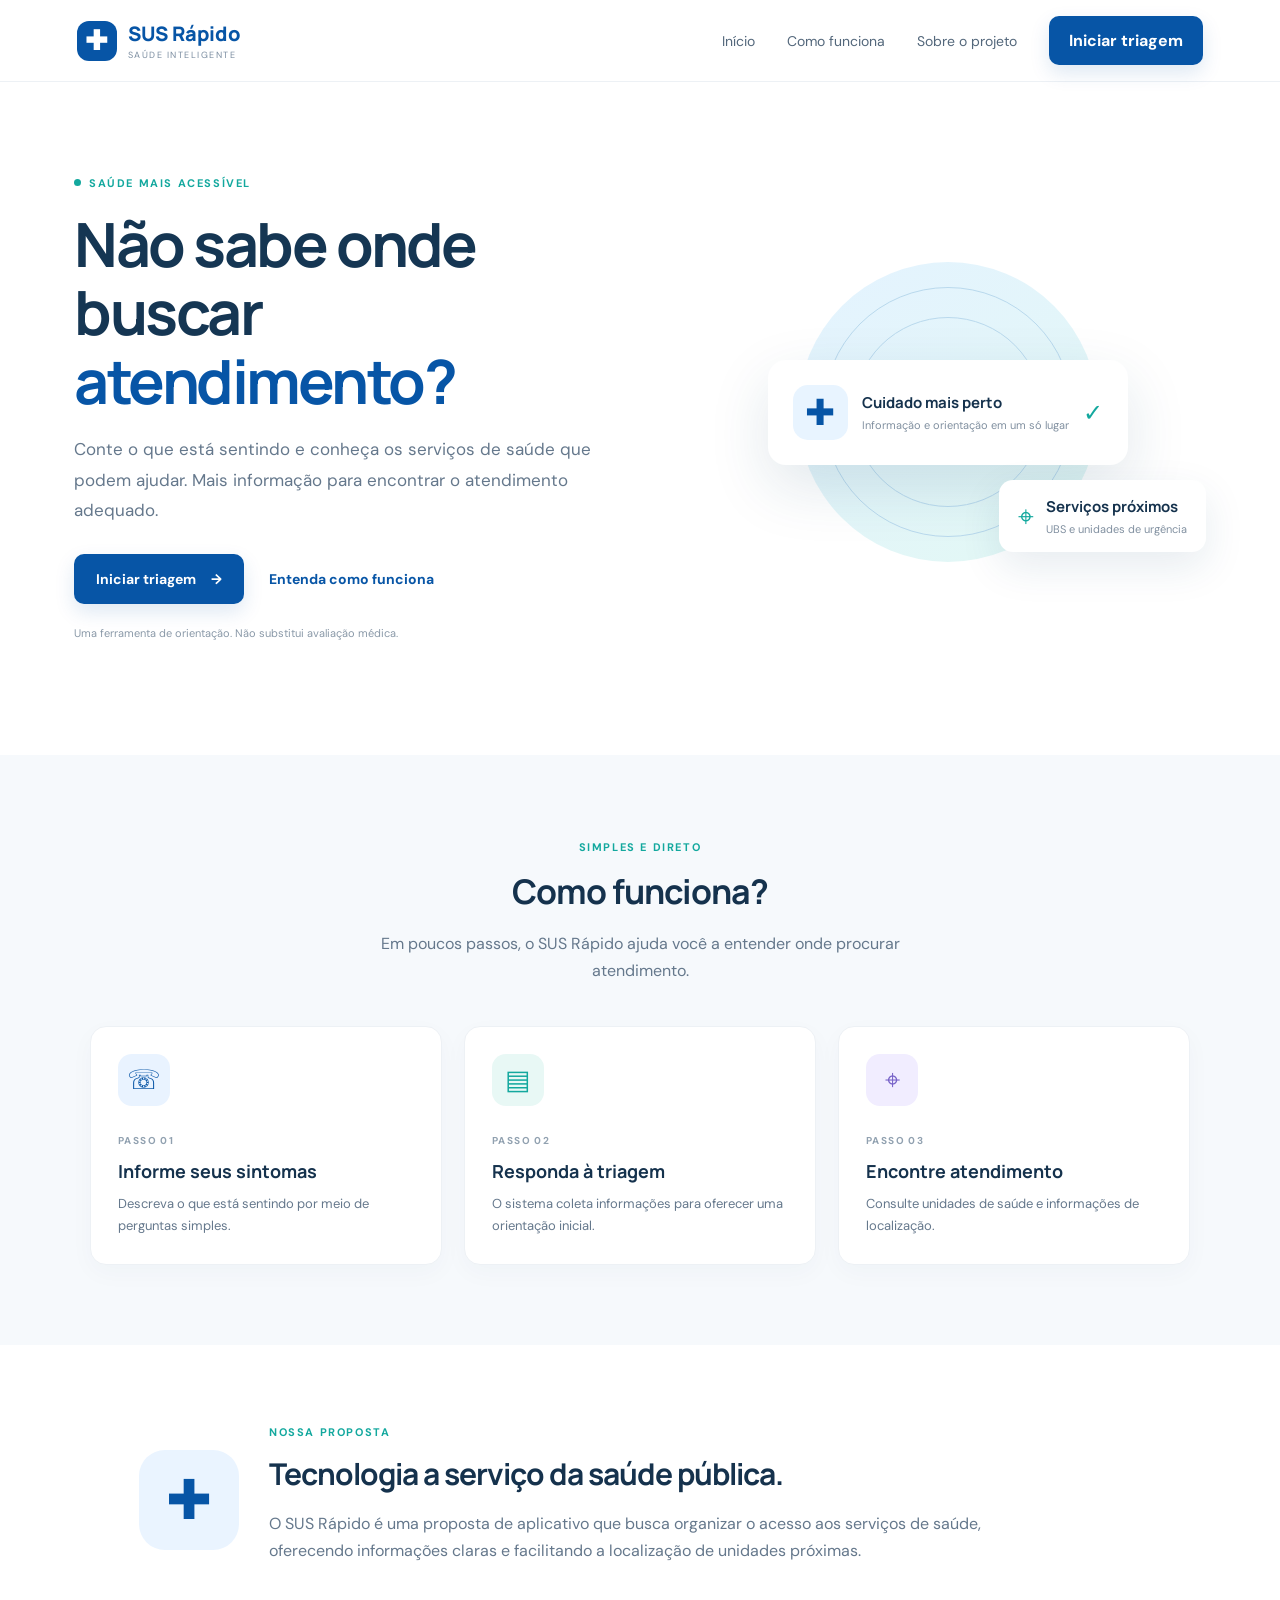
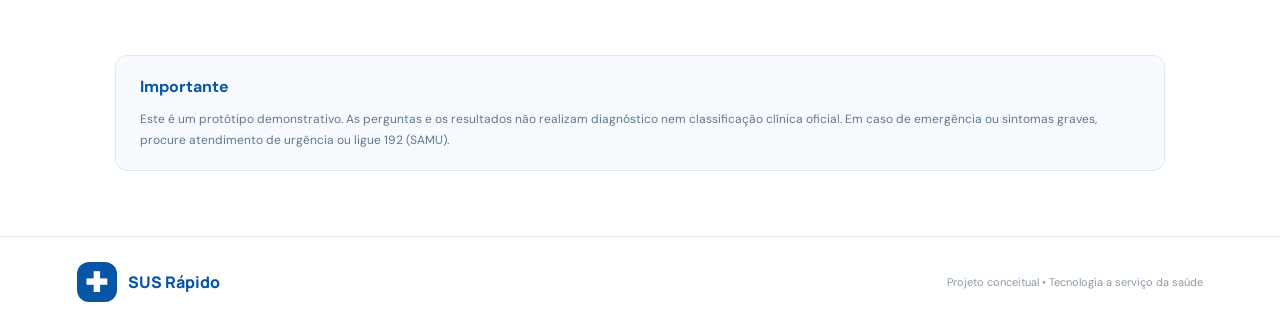
==== index.html @ bb067ca5 "Estrutura Inicial do Projeto SUS" ====
<!DOCTYPE html>
<html lang="pt-BR">
<head>
  <meta charset="UTF-8">
  <meta name="viewport" content="width=device-width, initial-scale=1.0">
  <meta name="description" content="SUS Rápido: uma proposta digital para orientar o cidadão sobre os serviços de saúde.">
  <title>SUS Rápido | Saúde mais acessível</title>
  <link rel="stylesheet" href="style.css">
</head>
<body>
  <header class="header">
    <a class="brand" href="#inicio" aria-label="SUS Rápido - Início">
      <span class="brand-icon">✚</span>
      <span><strong>SUS Rápido</strong><small>SAÚDE INTELIGENTE</small></span>
    </a>
    <button class="menu-toggle" id="menuToggle" aria-label="Abrir menu">☰</button>
    <nav id="navMenu">
      <a href="#inicio">Início</a>
      <a href="#como-funciona">Como funciona</a>
      <a href="#sobre">Sobre o projeto</a>
      <button class="nav-cta" onclick="abrirTriagem()">Iniciar triagem</button>
    </nav>
  </header>

  <main>
    <section class="hero" id="inicio">
      <div class="hero-content">
        <span class="eyebrow"><span class="dot"></span> SAÚDE MAIS ACESSÍVEL</span>
        <h1>Não sabe onde buscar <span>atendimento?</span></h1>
        <p>Conte o que está sentindo e conheça os serviços de saúde que podem ajudar. Mais informação para encontrar o atendimento adequado.</p>
        <div class="hero-actions">
          <button class="primary-btn" onclick="abrirTriagem()">Iniciar triagem <span>→</span></button>
          <a class="secondary-link" href="#como-funciona">Entenda como funciona</a>
        </div>
        <p class="hero-note">Uma ferramenta de orientação. Não substitui avaliação médica.</p>
      </div>
      <div class="hero-art" aria-hidden="true">
        <div class="art-circle"></div>
        <div class="medical-card">
          <div class="medical-symbol">✚</div>
          <div><strong>Cuidado mais perto</strong><small>Informação e orientação em um só lugar</small></div>
          <span class="check">✓</span>
        </div>
        <div class="floating-card"><span>⌖</span><div><strong>Serviços próximos</strong><small>UBS e unidades de urgência</small></div></div>
      </div>
    </section>

    <section class="steps-section" id="como-funciona">
      <div class="section-heading">
        <span class="eyebrow">SIMPLES E DIRETO</span>
        <h2>Como funciona?</h2>
        <p>Em poucos passos, o SUS Rápido ajuda você a entender onde procurar atendimento.</p>
      </div>
      <div class="steps-grid">
        <article class="step-card"><div class="step-icon blue">☏</div><span class="step-number">PASSO 01</span><h3>Informe seus sintomas</h3><p>Descreva o que está sentindo por meio de perguntas simples.</p></article>
        <article class="step-card"><div class="step-icon teal">▤</div><span class="step-number">PASSO 02</span><h3>Responda à triagem</h3><p>O sistema coleta informações para oferecer uma orientação inicial.</p></article>
        <article class="step-card"><div class="step-icon purple">⌖</div><span class="step-number">PASSO 03</span><h3>Encontre atendimento</h3><p>Consulte unidades de saúde e informações de localização.</p></article>
      </div>
    </section>

    <section class="about-section" id="sobre">
      <div class="about-icon">✚</div>
      <div><span class="eyebrow">NOSSA PROPOSTA</span><h2>Tecnologia a serviço da saúde pública.</h2><p>O SUS Rápido é uma proposta de aplicativo que busca organizar o acesso aos serviços de saúde, oferecendo informações claras e facilitando a localização de unidades próximas.</p></div>
    </section>

    <section class="disclaimer">
      <strong>Importante</strong>
      <p>Este é um protótipo demonstrativo. As perguntas e os resultados não realizam diagnóstico nem classificação clínica oficial. Em caso de emergência ou sintomas graves, procure atendimento de urgência ou ligue 192 (SAMU).</p>
    </section>
  </main>

  <footer><a class="brand footer-brand" href="#inicio"><span class="brand-icon">✚</span><strong>SUS Rápido</strong></a><p>Projeto conceitual • Tecnologia a serviço da saúde</p></footer>

  <div class="modal" id="triagemModal" aria-hidden="true">
    <div class="modal-card" role="dialog" aria-modal="true" aria-labelledby="modalTitle">
      <button class="close-modal" onclick="fecharTriagem()" aria-label="Fechar">×</button>
      <div id="triagemConteudo">
        <span class="eyebrow">ORIENTAÇÃO INICIAL</span>
        <h2 id="modalTitle">Vamos começar?</h2>
        <p>Responda às perguntas abaixo. Esta demonstração não substitui uma avaliação feita por um profissional de saúde.</p>
        <label for="sintomas">O que você está sentindo?</label>
        <textarea id="sintomas" placeholder="Ex.: dor de cabeça, tosse, febre..."></textarea>
        <label for="duracao">Há quanto tempo está sentindo isso?</label>
        <select id="duracao"><option value="">Selecione uma opção</option><option>Começou hoje</option><option>Há alguns dias</option><option>Há uma semana ou mais</option></select>
        <label class="check-label"><input type="checkbox" id="grave"> Estou com sintomas intensos ou piorando rapidamente.</label>
        <button class="primary-btn full-btn" onclick="mostrarResultado()">Ver orientação demonstrativa →</button>
        <p class="form-error" id="formError"></p>
      </div>
    </div>
  </div>
  <script src="script.js"></script>
</body>
</html>
---- style.css ----
@import url('https://fonts.googleapis.com/css2?family=DM+Sans:wght@400;500;600;700&family=Manrope:wght@400;500;600;700;800&display=swap');
:root{--blue:#0755a6;--blue-dark:#073b70;--teal:#13a89e;--ink:#15324d;--muted:#65788c;--pale:#eef6ff;--line:#e2eaf2}
*{box-sizing:border-box}html{scroll-behavior:smooth}body{margin:0;font-family:'DM Sans',sans-serif;color:var(--ink);background:#fff}.header{height:82px;padding:0 max(6%,calc((100% - 1180px)/2));display:flex;align-items:center;justify-content:space-between;border-bottom:1px solid #edf1f5;background:#fff;position:sticky;top:0;z-index:10}.brand{display:flex;align-items:center;gap:11px;text-decoration:none;color:var(--blue)}.brand-icon{width:40px;height:40px;border-radius:12px;background:var(--blue);color:white;display:grid;place-items:center;font-size:27px;font-weight:700}.brand strong{font:800 20px Manrope,sans-serif;display:block}.brand small{display:block;font-size:9px;letter-spacing:1.5px;color:#7b8da0;margin-top:2px}.header nav{display:flex;align-items:center;gap:32px}.header nav a{font-size:14px;color:#53677b;text-decoration:none}.header nav a:hover{color:var(--blue)}button{font:inherit;cursor:pointer}.nav-cta,.primary-btn{border:0;background:var(--blue);color:#fff;border-radius:10px;padding:14px 20px;font-weight:700;box-shadow:0 8px 20px #0755a622}.nav-cta:hover,.primary-btn:hover{background:var(--blue-dark);transform:translateY(-1px)}.menu-toggle{display:none;background:none;border:0;font-size:25px;color:var(--blue)}
.hero{max-width:1180px;margin:auto;padding:88px 24px 100px;min-height:520px;display:grid;grid-template-columns:1.05fr .95fr;align-items:center;gap:45px}.eyebrow{font-size:11px;letter-spacing:1.6px;font-weight:700;color:var(--teal);display:inline-flex;align-items:center;gap:8px}.dot{width:7px;height:7px;border-radius:50%;background:var(--teal)}h1,h2,h3{font-family:Manrope,sans-serif}h1{font-size:clamp(39px,5vw,61px);line-height:1.12;letter-spacing:-2.5px;margin:19px 0;color:#153653;max-width:620px}h1 span{color:var(--blue)}.hero-content>p{color:var(--muted);font-size:17px;line-height:1.8;max-width:550px}.hero-actions{display:flex;align-items:center;gap:25px;margin-top:28px}.primary-btn{font-size:14px;padding:16px 22px}.primary-btn span{margin-left:12px}.secondary-link{font-size:14px;color:var(--blue);font-weight:700;text-decoration:none}.hero-content .hero-note{font-size:11px;margin-top:20px;color:#8a99a8}.hero-art{height:350px;position:relative;display:grid;place-items:center}.art-circle{width:300px;height:300px;border-radius:50%;background:linear-gradient(145deg,#e4f3ff,#e2f8f4);position:absolute}.art-circle:before,.art-circle:after{content:"";position:absolute;border:1px solid #b9d9ed;border-radius:50%;inset:25px}.art-circle:after{inset:55px}.medical-card{z-index:1;width:min(360px,90%);padding:25px;border-radius:18px;background:white;box-shadow:0 22px 60px #17466b20;display:flex;align-items:center;gap:14px}.medical-symbol{width:55px;height:55px;border-radius:15px;background:#e8f4ff;color:var(--blue);font-size:36px;display:grid;place-items:center}.medical-card strong,.floating-card strong{display:block;font:700 15px Manrope}.medical-card small,.floating-card small{display:block;color:#8190a0;font-size:11px;margin-top:5px}.check{margin-left:auto;color:var(--teal);font-size:24px}.floating-card{z-index:2;position:absolute;right:0;bottom:35px;padding:16px 19px;border-radius:14px;background:white;box-shadow:0 15px 40px #17466b1a;display:flex;align-items:center;gap:12px}.floating-card>span{font-size:28px;color:var(--teal)}
.steps-section{background:#f6f9fc;padding:80px 24px}.section-heading{text-align:center;max-width:590px;margin:0 auto 42px}.section-heading h2,.about-section h2{font-size:34px;letter-spacing:-1px;margin:12px 0}.section-heading p,.about-section p{color:var(--muted);line-height:1.7}.steps-grid{max-width:1100px;margin:auto;display:grid;grid-template-columns:repeat(3,1fr);gap:22px}.step-card{background:white;border:1px solid #edf1f5;border-radius:16px;padding:27px;box-shadow:0 8px 25px #123b6508}.step-icon{width:52px;height:52px;border-radius:14px;display:grid;place-items:center;font-size:27px;margin-bottom:22px}.step-icon.blue{background:#e9f3ff;color:var(--blue)}.step-icon.teal{background:#e8f8f5;color:var(--teal)}.step-icon.purple{background:#f1edff;color:#7762c8}.step-number{font-size:10px;letter-spacing:1.4px;color:#91a1b0;font-weight:700}.step-card h3{font-size:18px;margin:10px 0}.step-card p{font-size:13px;color:var(--muted);line-height:1.7;margin:0}.about-section{max-width:1050px;margin:75px auto;padding:0 24px;display:flex;align-items:center;gap:30px}.about-icon{flex:none;width:100px;height:100px;border-radius:26px;background:#eaf4ff;color:var(--blue);font-size:55px;display:grid;place-items:center}.about-section h2{font-size:30px}.about-section p{max-width:750px}.disclaimer{max-width:1050px;margin:0 auto 65px;padding:20px 24px;border:1px solid #dce9f3;background:#f7fbff;border-radius:12px}.disclaimer strong{color:var(--blue)}.disclaimer p{font-size:12px;color:#61768a;line-height:1.7;margin-bottom:0}footer{border-top:1px solid var(--line);padding:25px 6%;display:flex;align-items:center;justify-content:space-between}footer p{font-size:11px;color:#8a99a8}.footer-brand strong{font-size:16px}
.modal{position:fixed;inset:0;background:#0b2239a8;z-index:20;display:none;align-items:center;justify-content:center;padding:20px}.modal.open{display:flex}.modal-card{width:min(520px,100%);max-height:90vh;overflow:auto;background:#fff;border-radius:20px;padding:34px;position:relative;box-shadow:0 25px 80px #00152d55}.close-modal{position:absolute;right:20px;top:14px;border:0;background:none;font-size:29px;color:#718397}.modal-card h2{font-size:27px;margin:12px 0}.modal-card p{font-size:13px;color:var(--muted);line-height:1.6}.modal-card label{display:block;font-size:13px;font-weight:700;margin:19px 0 8px}.modal-card textarea,.modal-card select{width:100%;border:1px solid #d8e2ec;border-radius:9px;padding:13px;font:14px 'DM Sans';color:var(--ink);background:#fff}.modal-card textarea{height:95px;resize:vertical}.check-label{display:flex!important;align-items:center;gap:9px;font-weight:500!important;line-height:1.5}.check-label input{accent-color:var(--blue);width:17px;height:17px}.full-btn{width:100%;margin-top:16px}.form-error{color:#b42318!important}.result-panel{padding:18px;border-radius:12px;background:#eff7ff;margin:18px 0}.result-panel strong{color:var(--blue)}.result-panel p{margin-bottom:0}.result-warning{background:#fff5e8}.result-warning strong{color:#a45100}
@media(max-width:760px){.header{height:70px;padding:0 20px}.menu-toggle{display:block}.header nav{display:none;position:absolute;top:70px;left:0;right:0;background:white;padding:20px;box-shadow:0 12px 20px #123b6512;flex-direction:column;align-items:stretch;gap:18px}.header nav.show{display:flex}.nav-cta{width:100%}.hero{padding:60px 24px 65px;grid-template-columns:1fr;gap:20px}.hero-art{height:280px}.art-circle{width:240px;height:240px}.floating-card{right:0;bottom:10px}.hero-content>p{font-size:15px}.hero-actions{flex-wrap:wrap}.steps-section{padding:65px 20px}.steps-grid{grid-template-columns:1fr}.step-card{padding:23px}.section-heading h2{font-size:29px}.about-section{margin:55px auto;align-items:flex-start;gap:18px}.about-icon{width:65px;height:65px;border-radius:18px;font-size:35px}.about-section h2{font-size:24px}.disclaimer{margin:0 20px 45px}footer{padding:22px;gap:12px;align-items:flex-start;flex-direction:column}}
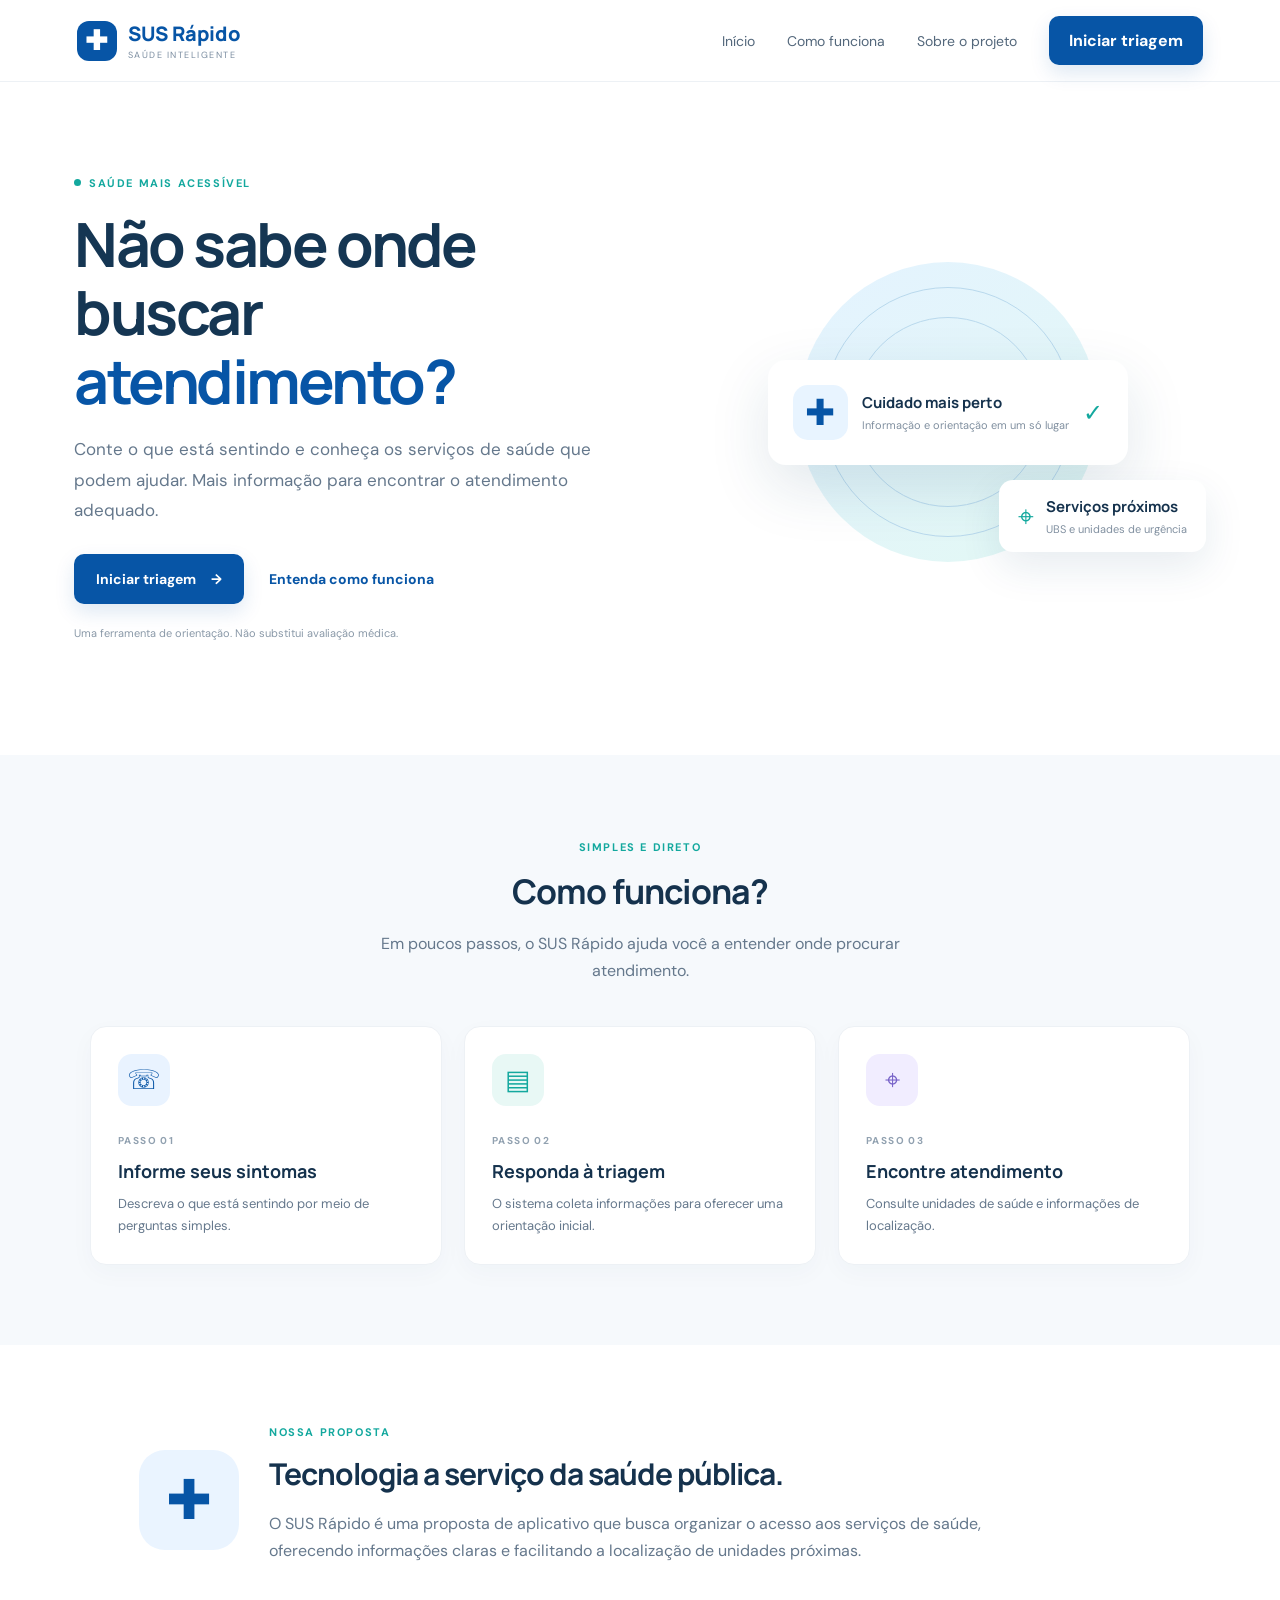
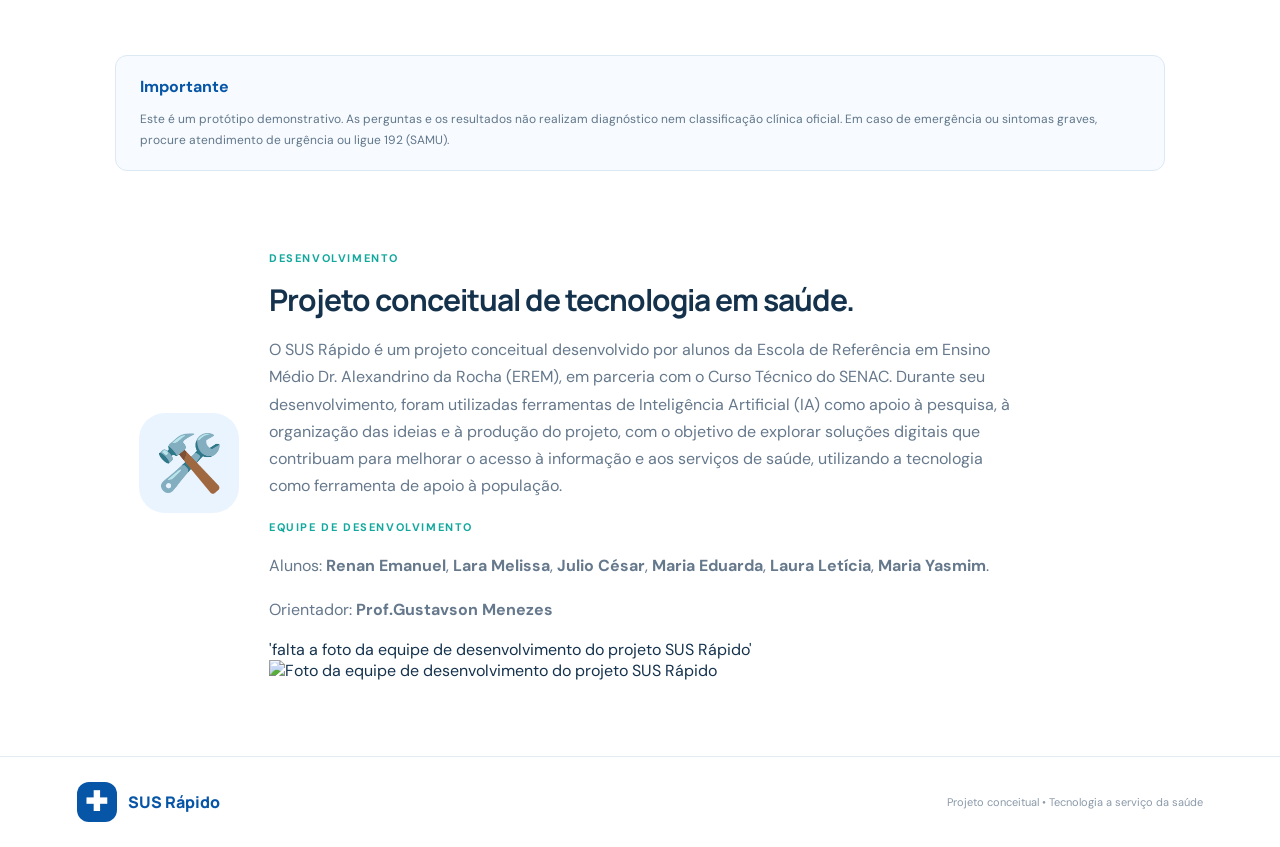
==== commit 8edd42ea: "atualização na página" ====
--- a/index.html
+++ b/index.html
@@ -67,6 +67,19 @@
       <strong>Importante</strong>
       <p>Este é um protótipo demonstrativo. As perguntas e os resultados não realizam diagnóstico nem classificação clínica oficial. Em caso de emergência ou sintomas graves, procure atendimento de urgência ou ligue 192 (SAMU).</p>
     </section>
+  
+    <section class="about-section" id="sobre">
+      <div class="about-icon">🛠️</div>
+      <div><span class="eyebrow">DESENVOLVIMENTO</span><h2>Projeto conceitual de tecnologia em saúde.</h2><p>O SUS Rápido é um projeto conceitual desenvolvido por alunos da Escola de Referência em Ensino Médio Dr. Alexandrino da Rocha (EREM), em parceria com o Curso Técnico do SENAC. Durante seu desenvolvimento, foram utilizadas ferramentas de Inteligência Artificial (IA) como apoio à pesquisa, à organização das ideias e à produção do projeto, com o objetivo de explorar soluções digitais que contribuam para melhorar o acesso à informação e aos serviços de saúde, utilizando a tecnologia como ferramenta de apoio à população.</p>
+         <span class="eyebrow">EQUIPE DE DESENVOLVIMENTO</span>
+         <p>Alunos: <strong> Renan Emanuel</strong>, <strong> Lara Melissa</strong>, <strong>Julio César</strong>, <strong>Maria Eduarda</strong>, <strong> Laura Letícia</strong>, <strong> Maria Yasmim</strong>. </p>                                                                  
+        <p>Orientador: <strong>Prof.Gustavson Menezes</strong></p>
+      
+        'falta a foto da equipe de desenvolvimento do projeto SUS Rápido'
+
+      <img src="" alt="Foto da equipe de desenvolvimento do projeto SUS Rápido" class="team-photo">  
+        </div> 
+ 
   </main>
 
   <footer><a class="brand footer-brand" href="#inicio"><span class="brand-icon">✚</span><strong>SUS Rápido</strong></a><p>Projeto conceitual • Tecnologia a serviço da saúde</p></footer>
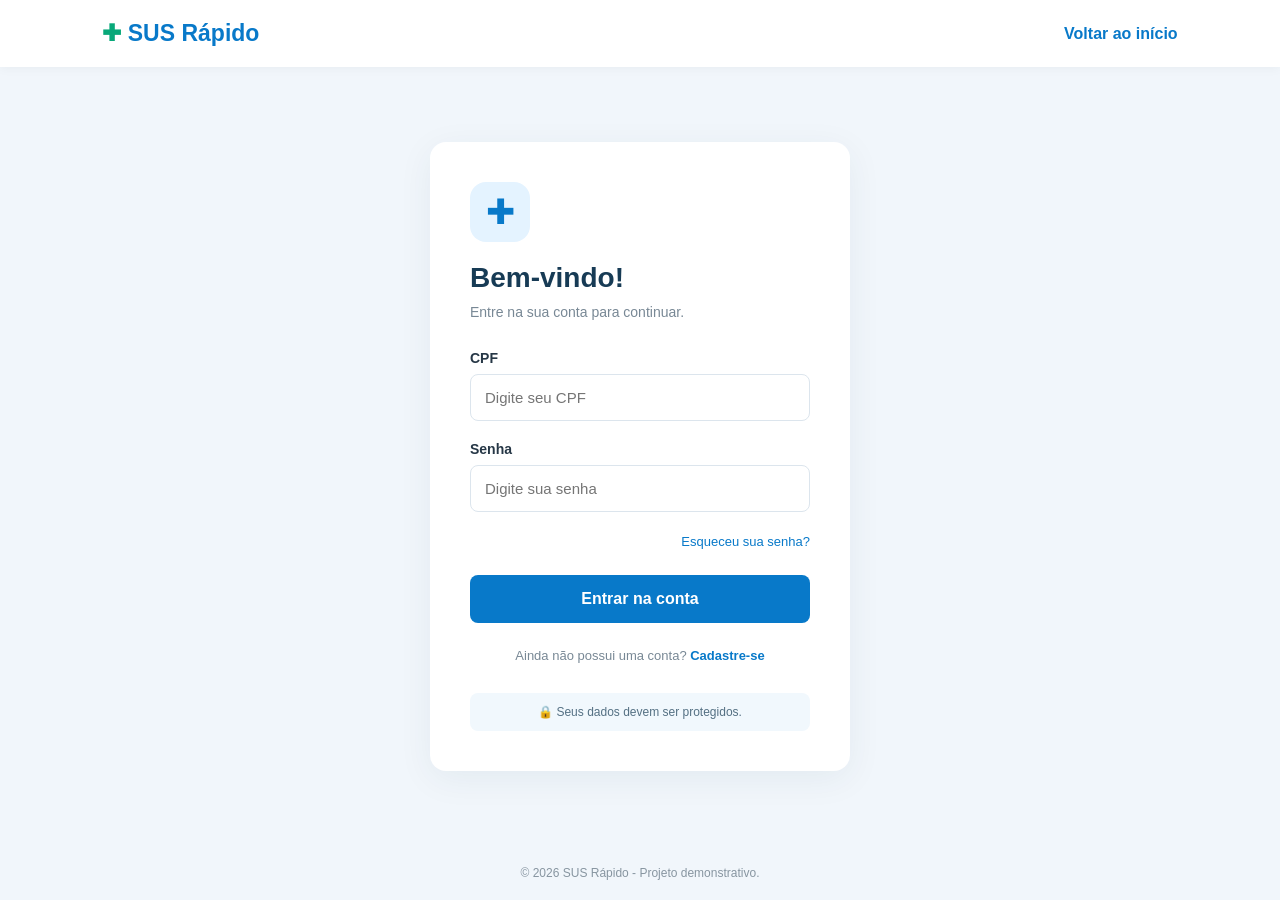
==== commit cf059e9c: "atualização da pagina inicial" ====
--- a/index.html
+++ b/index.html
@@ -1,106 +1,85 @@
 <!DOCTYPE html>
-<html lang="pt-BR">
+<html lang="pt-br">
 <head>
-  <meta charset="UTF-8">
-  <meta name="viewport" content="width=device-width, initial-scale=1.0">
-  <meta name="description" content="SUS Rápido: uma proposta digital para orientar o cidadão sobre os serviços de saúde.">
-  <title>SUS Rápido | Saúde mais acessível</title>
-  <link rel="stylesheet" href="style.css">
+    <meta charset="UTF-8">
+    <meta name="viewport" content="width=device-width, initial-scale=1.0">
+    <title>Login | SUS Rápido</title>
+    <link rel="stylesheet" href="login.css">
 </head>
 <body>
-  <header class="header">
-    <a class="brand" href="#inicio" aria-label="SUS Rápido - Início">
-      <span class="brand-icon">✚</span>
-      <span><strong>SUS Rápido</strong><small>SAÚDE INTELIGENTE</small></span>
-    </a>
-    <button class="menu-toggle" id="menuToggle" aria-label="Abrir menu">☰</button>
-    <nav id="navMenu">
-      <a href="#inicio">Início</a>
-      <a href="#como-funciona">Como funciona</a>
-      <a href="#sobre">Sobre o projeto</a>
-      <button class="nav-cta" onclick="abrirTriagem()">Iniciar triagem</button>
-    </nav>
-  </header>
+    <header>
+        <div class="logo">
+            <span>✚</span> SUS Rápido
+        </div>
 
-  <main>
-    <section class="hero" id="inicio">
-      <div class="hero-content">
-        <span class="eyebrow"><span class="dot"></span> SAÚDE MAIS ACESSÍVEL</span>
-        <h1>Não sabe onde buscar <span>atendimento?</span></h1>
-        <p>Conte o que está sentindo e conheça os serviços de saúde que podem ajudar. Mais informação para encontrar o atendimento adequado.</p>
-        <div class="hero-actions">
-          <button class="primary-btn" onclick="abrirTriagem()">Iniciar triagem <span>→</span></button>
-          <a class="secondary-link" href="#como-funciona">Entenda como funciona</a>
+        <a href="index.html" class="voltar">
+            Voltar ao início
+        </a>
+    </header>
+
+    <main>
+        <div class="login-container">
+            <div class="icone">
+                ✚
+            </div>
+
+            <h1>Bem-vindo!</h1>
+
+            <p class="subtitulo">
+                Entre na sua conta para continuar.
+            </p>
+
+            <form id="loginForm">
+                <label for="cpf">CPF</label>
+                <input
+                    type="text"
+                    id="cpf"
+                    placeholder="Digite seu CPF"
+                    maxlength="14"
+                    required
+                >
+
+                <label for="senha">Senha</label>
+                <input
+                    type="password"
+                    id="senha"
+                    placeholder="Digite sua senha"
+                    required
+                >
+
+                <div class="opcoes">
+                    <a href="recuperar.html">
+                        Esqueceu sua senha?
+                    </a>
+                </div>
+
+                <button type="submit">
+                    Entrar na conta
+                </button>
+            </form>
+
+            <div class="cadastro">
+                Ainda não possui uma conta?
+                <a href="cadastro.html">Cadastre-se</a>
+            </div>
+
+            <div class="aviso">
+                <span>🔒</span>
+                Seus dados devem ser protegidos.
+            </div>
         </div>
-        <p class="hero-note">Uma ferramenta de orientação. Não substitui avaliação médica.</p>
-      </div>
-      <div class="hero-art" aria-hidden="true">
-        <div class="art-circle"></div>
-        <div class="medical-card">
-          <div class="medical-symbol">✚</div>
-          <div><strong>Cuidado mais perto</strong><small>Informação e orientação em um só lugar</small></div>
-          <span class="check">✓</span>
-        </div>
-        <div class="floating-card"><span>⌖</span><div><strong>Serviços próximos</strong><small>UBS e unidades de urgência</small></div></div>
-      </div>
-    </section>
+    </main>
 
-    <section class="steps-section" id="como-funciona">
-      <div class="section-heading">
-        <span class="eyebrow">SIMPLES E DIRETO</span>
-        <h2>Como funciona?</h2>
-        <p>Em poucos passos, o SUS Rápido ajuda você a entender onde procurar atendimento.</p>
-      </div>
-      <div class="steps-grid">
-        <article class="step-card"><div class="step-icon blue">☏</div><span class="step-number">PASSO 01</span><h3>Informe seus sintomas</h3><p>Descreva o que está sentindo por meio de perguntas simples.</p></article>
-        <article class="step-card"><div class="step-icon teal">▤</div><span class="step-number">PASSO 02</span><h3>Responda à triagem</h3><p>O sistema coleta informações para oferecer uma orientação inicial.</p></article>
-        <article class="step-card"><div class="step-icon purple">⌖</div><span class="step-number">PASSO 03</span><h3>Encontre atendimento</h3><p>Consulte unidades de saúde e informações de localização.</p></article>
-      </div>
-    </section>
+    <footer>
+        <p>© 2026 SUS Rápido - Projeto demonstrativo.</p>
+    </footer>
 
-    <section class="about-section" id="sobre">
-      <div class="about-icon">✚</div>
-      <div><span class="eyebrow">NOSSA PROPOSTA</span><h2>Tecnologia a serviço da saúde pública.</h2><p>O SUS Rápido é uma proposta de aplicativo que busca organizar o acesso aos serviços de saúde, oferecendo informações claras e facilitando a localização de unidades próximas.</p></div>
-    </section>
-
-    <section class="disclaimer">
-      <strong>Importante</strong>
-      <p>Este é um protótipo demonstrativo. As perguntas e os resultados não realizam diagnóstico nem classificação clínica oficial. Em caso de emergência ou sintomas graves, procure atendimento de urgência ou ligue 192 (SAMU).</p>
-    </section>
-  
-    <section class="about-section" id="sobre">
-      <div class="about-icon">🛠️</div>
-      <div><span class="eyebrow">DESENVOLVIMENTO</span><h2>Projeto conceitual de tecnologia em saúde.</h2><p>O SUS Rápido é um projeto conceitual desenvolvido por alunos da Escola de Referência em Ensino Médio Dr. Alexandrino da Rocha (EREM), em parceria com o Curso Técnico do SENAC. Durante seu desenvolvimento, foram utilizadas ferramentas de Inteligência Artificial (IA) como apoio à pesquisa, à organização das ideias e à produção do projeto, com o objetivo de explorar soluções digitais que contribuam para melhorar o acesso à informação e aos serviços de saúde, utilizando a tecnologia como ferramenta de apoio à população.</p>
-         <span class="eyebrow">EQUIPE DE DESENVOLVIMENTO</span>
-         <p>Alunos: <strong> Renan Emanuel</strong>, <strong> Lara Melissa</strong>, <strong>Julio César</strong>, <strong>Maria Eduarda</strong>, <strong> Laura Letícia</strong>, <strong> Maria Yasmim</strong>. </p>                                                                  
-        <p>Orientador: <strong>Prof.Gustavson Menezes</strong></p>
-      
-        'falta a foto da equipe de desenvolvimento do projeto SUS Rápido'
-
-      <img src="" alt="Foto da equipe de desenvolvimento do projeto SUS Rápido" class="team-photo">  
-        </div> 
- 
-  </main>
-
-  <footer><a class="brand footer-brand" href="#inicio"><span class="brand-icon">✚</span><strong>SUS Rápido</strong></a><p>Projeto conceitual • Tecnologia a serviço da saúde</p></footer>
-
-  <div class="modal" id="triagemModal" aria-hidden="true">
-    <div class="modal-card" role="dialog" aria-modal="true" aria-labelledby="modalTitle">
-      <button class="close-modal" onclick="fecharTriagem()" aria-label="Fechar">×</button>
-      <div id="triagemConteudo">
-        <span class="eyebrow">ORIENTAÇÃO INICIAL</span>
-        <h2 id="modalTitle">Vamos começar?</h2>
-        <p>Responda às perguntas abaixo. Esta demonstração não substitui uma avaliação feita por um profissional de saúde.</p>
-        <label for="sintomas">O que você está sentindo?</label>
-        <textarea id="sintomas" placeholder="Ex.: dor de cabeça, tosse, febre..."></textarea>
-        <label for="duracao">Há quanto tempo está sentindo isso?</label>
-        <select id="duracao"><option value="">Selecione uma opção</option><option>Começou hoje</option><option>Há alguns dias</option><option>Há uma semana ou mais</option></select>
-        <label class="check-label"><input type="checkbox" id="grave"> Estou com sintomas intensos ou piorando rapidamente.</label>
-        <button class="primary-btn full-btn" onclick="mostrarResultado()">Ver orientação demonstrativa →</button>
-        <p class="form-error" id="formError"></p>
-      </div>
-    </div>
-  </div>
-  <script src="script.js"></script>
+    <script>
+        document.getElementById("loginForm")
+        .addEventListener("submit", function(event) {
+            event.preventDefault();
+            window.location.href = "inicial.html";
+        });
+    </script>
 </body>
 </html>
--- a/login.css
+++ b/login.css
@@ -0,0 +1,192 @@
+
+* {
+    margin: 0;
+    padding: 0;
+    box-sizing: border-box;
+}
+
+body {
+    font-family: Arial, sans-serif;
+    background: #f1f6fb;
+    color: #263746;
+    min-height: 100vh;
+    display: flex;
+    flex-direction: column;
+}
+
+/* CABEÇALHO */
+
+header {
+    background: white;
+    padding: 20px 8%;
+    display: flex;
+    justify-content: space-between;
+    align-items: center;
+    box-shadow: 0 2px 10px #0000000a;
+}
+
+.logo {
+    font-size: 23px;
+    font-weight: bold;
+    color: #0879c9;
+}
+
+.logo span {
+    color: #08a879;
+}
+
+.voltar {
+    text-decoration: none;
+    color: #0879c9;
+    font-weight: bold;
+}
+
+/* CONTEÚDO */
+
+main {
+    flex: 1;
+    display: flex;
+    justify-content: center;
+    align-items: center;
+    padding: 40px 20px;
+}
+
+.login-container {
+    background: white;
+    width: 100%;
+    max-width: 420px;
+    padding: 40px;
+    border-radius: 16px;
+    box-shadow: 0 8px 35px #173b5510;
+}
+
+.icone {
+    width: 60px;
+    height: 60px;
+    background: #e4f3ff;
+    color: #0879c9;
+    border-radius: 16px;
+    display: flex;
+    justify-content: center;
+    align-items: center;
+    font-size: 35px;
+    margin-bottom: 20px;
+}
+
+h1 {
+    font-size: 28px;
+    margin-bottom: 10px;
+    color: #173b55;
+}
+
+.subtitulo {
+    color: #788895;
+    margin-bottom: 30px;
+    font-size: 14px;
+}
+
+/* FORMULÁRIO */
+
+label {
+    display: block;
+    font-size: 14px;
+    font-weight: bold;
+    margin-bottom: 8px;
+}
+
+input {
+    width: 100%;
+    padding: 14px;
+    border: 1px solid #dce5ed;
+    border-radius: 8px;
+    margin-bottom: 20px;
+    font-size: 15px;
+    outline: none;
+}
+
+input:focus {
+    border-color: #0879c9;
+    box-shadow: 0 0 0 3px #0879c91a;
+}
+
+.opcoes {
+    text-align: right;
+    margin-bottom: 25px;
+}
+
+.opcoes a {
+    color: #0879c9;
+    text-decoration: none;
+    font-size: 13px;
+}
+
+/* BOTÃO */
+
+button {
+    width: 100%;
+    padding: 15px;
+    border: none;
+    border-radius: 8px;
+    background: #0879c9;
+    color: white;
+    font-size: 16px;
+    font-weight: bold;
+    cursor: pointer;
+    transition: 0.3s;
+}
+
+button:hover {
+    background: #0563a5;
+}
+
+/* CADASTRO */
+
+.cadastro {
+    text-align: center;
+    margin-top: 25px;
+    font-size: 13px;
+    color: #788895;
+}
+
+.cadastro a {
+    color: #0879c9;
+    font-weight: bold;
+    text-decoration: none;
+}
+
+/* AVISO */
+
+.aviso {
+    margin-top: 30px;
+    padding: 12px;
+    background: #f1f8fd;
+    border-radius: 8px;
+    font-size: 12px;
+    color: #547083;
+    text-align: center;
+}
+
+/* RODAPÉ */
+
+footer {
+    text-align: center;
+    padding: 20px;
+    color: #8795a0;
+    font-size: 12px;
+}
+
+/* CELULAR */
+
+@media (max-width: 480px) {
+    header {
+        padding: 18px;
+    }
+
+    .logo {
+        font-size: 19px;
+    }
+
+    .login-container {
+        padding: 28px 22px;
+    }
+}
